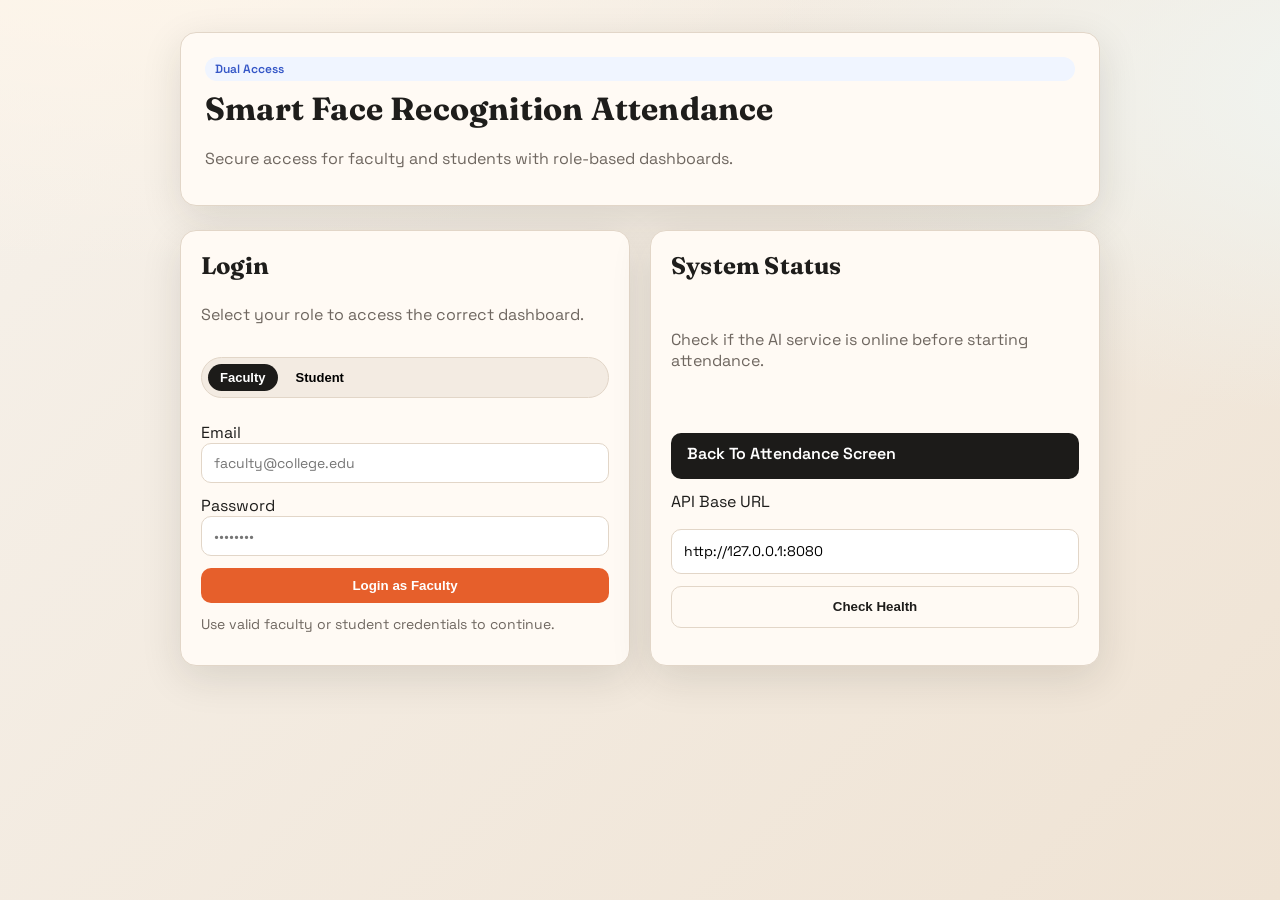
==== frontend/pages/dashboard.html @ 260bc655 "Initial smart attendance system implementation" ====
<!doctype html>
<html lang="en">
	<head>
		<meta charset="utf-8" />
		<meta name="viewport" content="width=device-width, initial-scale=1" />
		<title>Smart Attendance - Dashboard</title>
		<link rel="stylesheet" href="../css/style.css" />
		<link rel="stylesheet" href="../css/dashboard.css" />
	</head>
	<body>
		<div class="app">
			<aside class="sidebar">
				<div class="brand">
					<span>Smart Attendance</span>
					<strong>Faculty Console</strong>
				</div>
				<nav class="nav">
					<a class="active" href="dashboard.html">Dashboard</a>
					<a href="register-student.html">Register Student</a>
					<a href="mark-attendance.html">Mark Attendance</a>
					<a href="reports.html">Reports</a>
					<a href="login.html">Sign Out</a>
				</nav>
			</aside>
			<main class="main">
				<div class="topbar">
					<div>
						<h1>Faculty Dashboard</h1>
						<p class="muted">Only core controls required for student onboarding, attendance sessions, and reporting.</p>
					</div>
					<div class="status-pill" id="apiStatus">API: unknown</div>
				</div>

				<section class="stats">
					<div class="stat-card">
						<strong id="statStudents">0</strong>
						<span>Total Registered Students</span>
					</div>
					<div class="stat-card">
						<strong id="statToday">0</strong>
						<span>Attendance Marked Today</span>
					</div>
					<div class="stat-card">
						<strong id="statSession">Stopped</strong>
						<span>Live Session Status</span>
					</div>
					<div class="stat-card">
						<strong id="statRole">Faculty</strong>
						<span>Current Access Role</span>
					</div>
				</section>

				<section class="grid two" style="margin-top: 24px;">
					<div class="card">
						<h2>Operational Actions</h2>
						<p class="muted">Follow this order: Register student -> Start locked attendance session -> Review reports.</p>
						<div class="form-row" style="margin-top: 8px;">
							<a class="button" href="register-student.html">Register Student</a>
							<a class="button secondary" href="mark-attendance.html">Start Attendance Session</a>
							<a class="button ghost" href="reports.html">View Reports</a>
						</div>
					</div>
					<div class="card">
						<h2>Live Guidance</h2>
						<div class="chart">Use Mark Attendance page in locked mode so students only show face and cannot browse faculty pages.</div>
					</div>
				</section>

				<section class="grid two" style="margin-top: 24px;">
					<div class="card">
						<h2>Session Feed</h2>
						<div class="timeline" id="liveFeed">
							<div class="timeline-item">
								<strong>System ready</strong>
								<span class="muted">Waiting for faculty to start locked session.</span>
							</div>
						</div>
					</div>
					<div class="card">
						<h2>System Checks</h2>
						<p class="muted">Verify AI service and database connectivity.</p>
						<div class="form-row" style="margin-top: 10px;">
							<label>API Base URL</label>
							<input class="input" id="apiBase" />
							<button class="button ghost" id="checkHealth" type="button">Check Health</button>
							<div id="healthResult" class="muted"></div>
						</div>
					</div>
				</section>

				<section class="card" style="margin-top: 24px;">
					<h2>Registered Students By Section</h2>
					<div class="form-row two" style="margin-bottom: 8px;">
						<div>
							<label>Select Section</label>
							<select id="sectionFilter" class="input">
								<option value="">All Sections</option>
							</select>
						</div>
						<div style="display:flex; align-items:flex-end;">
							<button class="button ghost" id="refreshStudents" type="button">Refresh Table</button>
						</div>
					</div>
					<table class="table" id="studentsTable">
						<thead>
							<tr>
								<th>Student ID</th>
								<th>Roll Number</th>
								<th>Name</th>
								<th>Department</th>
								<th>Year</th>
								<th>Section</th>
							</tr>
						</thead>
						<tbody></tbody>
					</table>
					<p class="muted" id="studentsTableMeta">Loading students...</p>
				</section>

				<section class="card" style="margin-top: 24px;">
					<h2>Today's Attendance (Faculty View)</h2>
					<div class="form-row two" style="margin-bottom: 8px;">
						<div>
							<label>Filter by Course</label>
							<select class="input" id="courseFilter">
								<option value="">All Courses</option>
							</select>
						</div>
						<div style="display:flex; align-items:flex-end;">
							<button class="button ghost" id="refreshAttendance" type="button">Refresh Attendance</button>
						</div>
					</div>
					<table class="table" id="attendanceTable">
						<thead>
							<tr>
								<th>Section</th>
								<th>Roll Number</th>
								<th>Name</th>
								<th>Status</th>
								<th>Time</th>
							</tr>
						</thead>
						<tbody></tbody>
					</table>
					<p class="muted" id="attendanceTableMeta">Loading attendance...</p>
				</section>
			</main>
		</div>

		<script src="../js/utils.js"></script>
		<script src="../js/guard.js"></script>
		<script src="../js/api.js"></script>
		<script src="../js/dashboard.js"></script>
	</body>
</html>
---- frontend/css/style.css ----
@import url("https://fonts.googleapis.com/css2?family=Space+Grotesk:wght@300;400;500;600;700&family=Fraunces:opsz,wght@9..144,600;700&display=swap");

:root {
	--bg-1: #f6f1ea;
	--bg-2: #efe3d4;
	--ink: #1e1d1b;
	--muted: #6f6760;
	--card: #fffaf4;
	--stroke: #e2d6c8;
	--accent: #e65f2b;
	--accent-2: #1f7a6f;
	--success: #2f9e44;
	--warning: #f08c00;
	--danger: #d9480f;
	--shadow: 0 12px 40px rgba(30, 29, 27, 0.12);
	--radius: 16px;
}

* {
	box-sizing: border-box;
}

body {
	margin: 0;
	font-family: "Space Grotesk", "Segoe UI", sans-serif;
	color: var(--ink);
	background:
		radial-gradient(1200px 600px at 10% -10%, #fff6ea 0%, transparent 60%),
		radial-gradient(1200px 600px at 110% 10%, #f0f5f2 0%, transparent 55%),
		linear-gradient(135deg, var(--bg-1), var(--bg-2));
	min-height: 100vh;
}

h1, h2, h3, h4 {
	font-family: "Fraunces", serif;
	margin: 0 0 12px 0;
	letter-spacing: 0.2px;
}

p {
	margin: 0 0 12px 0;
	color: var(--muted);
}

a {
	color: inherit;
	text-decoration: none;
}

.app {
	display: grid;
	grid-template-columns: 260px 1fr;
	min-height: 100vh;
}

.sidebar {
	background: #161412;
	color: #f7f1ea;
	padding: 28px 22px;
	position: sticky;
	top: 0;
	height: 100vh;
}

.brand {
	display: grid;
	gap: 6px;
	margin-bottom: 28px;
}

.brand span {
	font-size: 14px;
	letter-spacing: 1.6px;
	text-transform: uppercase;
	color: #f1d7c3;
}

.brand strong {
	font-family: "Fraunces", serif;
	font-size: 22px;
}

.nav {
	display: grid;
	gap: 10px;
}

.nav a {
	padding: 10px 14px;
	border-radius: 12px;
	display: flex;
	justify-content: space-between;
	align-items: center;
	background: rgba(255, 255, 255, 0.06);
	color: #f7f1ea;
	transition: transform 0.2s ease, background 0.2s ease;
}

.nav a:hover {
	transform: translateX(4px);
	background: rgba(255, 255, 255, 0.12);
}

.nav a.active {
	background: #f1d7c3;
	color: #1b1917;
}

.main {
	padding: 32px 40px 60px;
	animation: fadeSlide 0.6s ease;
}

.topbar {
	display: flex;
	align-items: center;
	justify-content: space-between;
	gap: 16px;
	margin-bottom: 24px;
}

.status-pill {
	padding: 6px 12px;
	border-radius: 999px;
	background: #e8f5ef;
	color: #2d6a4f;
	font-size: 12px;
	font-weight: 600;
}

.hero {
	background: var(--card);
	border: 1px solid var(--stroke);
	padding: 24px;
	border-radius: var(--radius);
	box-shadow: var(--shadow);
	display: grid;
	gap: 8px;
}

.grid {
	display: grid;
	gap: 20px;
}

.grid.two {
	grid-template-columns: repeat(2, minmax(0, 1fr));
}

.grid.three {
	grid-template-columns: repeat(3, minmax(0, 1fr));
}

.card {
	background: var(--card);
	border: 1px solid var(--stroke);
	border-radius: var(--radius);
	padding: 20px;
	box-shadow: var(--shadow);
	display: grid;
	gap: 12px;
}

.card h3 {
	font-size: 20px;
}

.card .muted {
	color: var(--muted);
	font-size: 14px;
}

.button {
	background: var(--accent);
	border: none;
	color: #fff;
	padding: 10px 16px;
	border-radius: 10px;
	font-weight: 600;
	cursor: pointer;
	transition: transform 0.2s ease, box-shadow 0.2s ease;
}

.button.secondary {
	background: #1c1b19;
}

.button.ghost {
	background: transparent;
	color: var(--ink);
	border: 1px solid var(--stroke);
}

.button:hover {
	transform: translateY(-1px);
	box-shadow: 0 6px 18px rgba(230, 95, 43, 0.28);
}

.input, select, textarea {
	width: 100%;
	padding: 10px 12px;
	border-radius: 10px;
	border: 1px solid var(--stroke);
	background: #fff;
	font-family: inherit;
	font-size: 14px;
}

.form-row {
	display: grid;
	gap: 12px;
}

.form-row.two {
	grid-template-columns: repeat(2, minmax(0, 1fr));
}

.badge {
	display: inline-flex;
	align-items: center;
	gap: 6px;
	padding: 4px 10px;
	border-radius: 999px;
	background: #f0f5ff;
	color: #3557c7;
	font-size: 12px;
	font-weight: 600;
}

.role-tabs {
	display: inline-flex;
	gap: 6px;
	padding: 6px;
	border-radius: 999px;
	background: #f3ebe2;
	border: 1px solid var(--stroke);
}

.role-tab {
	padding: 6px 12px;
	border-radius: 999px;
	font-size: 13px;
	font-weight: 600;
	cursor: pointer;
	background: transparent;
	border: none;
}

.role-tab.active {
	background: #1c1b19;
	color: #fff;
}

.panel {
	display: none;
}

.panel.active {
	display: grid;
}

.table {
	width: 100%;
	border-collapse: collapse;
	font-size: 14px;
}

.table th, .table td {
	padding: 10px 8px;
	border-bottom: 1px solid var(--stroke);
	text-align: left;
}

.video-wrap {
	border-radius: 16px;
	overflow: hidden;
	border: 1px solid var(--stroke);
	background: #111;
	aspect-ratio: 4 / 3;
	display: grid;
	place-items: center;
}

.video-wrap video {
	width: 100%;
	height: 100%;
	object-fit: cover;
}

.toast {
	position: fixed;
	right: 24px;
	bottom: 24px;
	background: #1c1b19;
	color: #fff;
	padding: 12px 16px;
	border-radius: 12px;
	box-shadow: var(--shadow);
	animation: floatIn 0.4s ease;
	z-index: 1000;
}

.toast.success { background: #1f7a6f; }
.toast.warning { background: #e67700; }
.toast.error { background: #c92a2a; }

@keyframes fadeSlide {
	from { opacity: 0; transform: translateY(10px); }
	to { opacity: 1; transform: translateY(0); }
}

@keyframes floatIn {
	from { opacity: 0; transform: translateY(12px); }
	to { opacity: 1; transform: translateY(0); }
}

@media (max-width: 980px) {
	.app { grid-template-columns: 1fr; }
	.sidebar { position: relative; height: auto; }
	.grid.two, .grid.three { grid-template-columns: 1fr; }
	.form-row.two { grid-template-columns: 1fr; }
}
---- frontend/css/dashboard.css ----
.stats {
	display: grid;
	gap: 16px;
	grid-template-columns: repeat(4, minmax(0, 1fr));
}

.stat-card {
	background: #fff7ee;
	border: 1px solid var(--stroke);
	border-radius: 16px;
	padding: 18px;
	display: grid;
	gap: 6px;
	box-shadow: var(--shadow);
}

.stat-card strong {
	font-size: 28px;
	font-weight: 700;
}

.stat-card span {
	color: var(--muted);
	font-size: 13px;
}

.timeline {
	display: grid;
	gap: 12px;
}

.timeline-item {
	display: grid;
	gap: 4px;
	padding: 12px;
	border-radius: 12px;
	background: #fff;
	border: 1px solid var(--stroke);
}

.chart {
	height: 220px;
	background: repeating-linear-gradient(
		120deg,
		#fff,
		#fff 12px,
		#f7efe6 12px,
		#f7efe6 24px
	);
	border-radius: 16px;
	border: 1px solid var(--stroke);
	display: grid;
	place-items: center;
	color: var(--muted);
	font-size: 14px;
}

@media (max-width: 980px) {
	.stats { grid-template-columns: repeat(2, minmax(0, 1fr)); }
}

@media (max-width: 640px) {
	.stats { grid-template-columns: 1fr; }
}
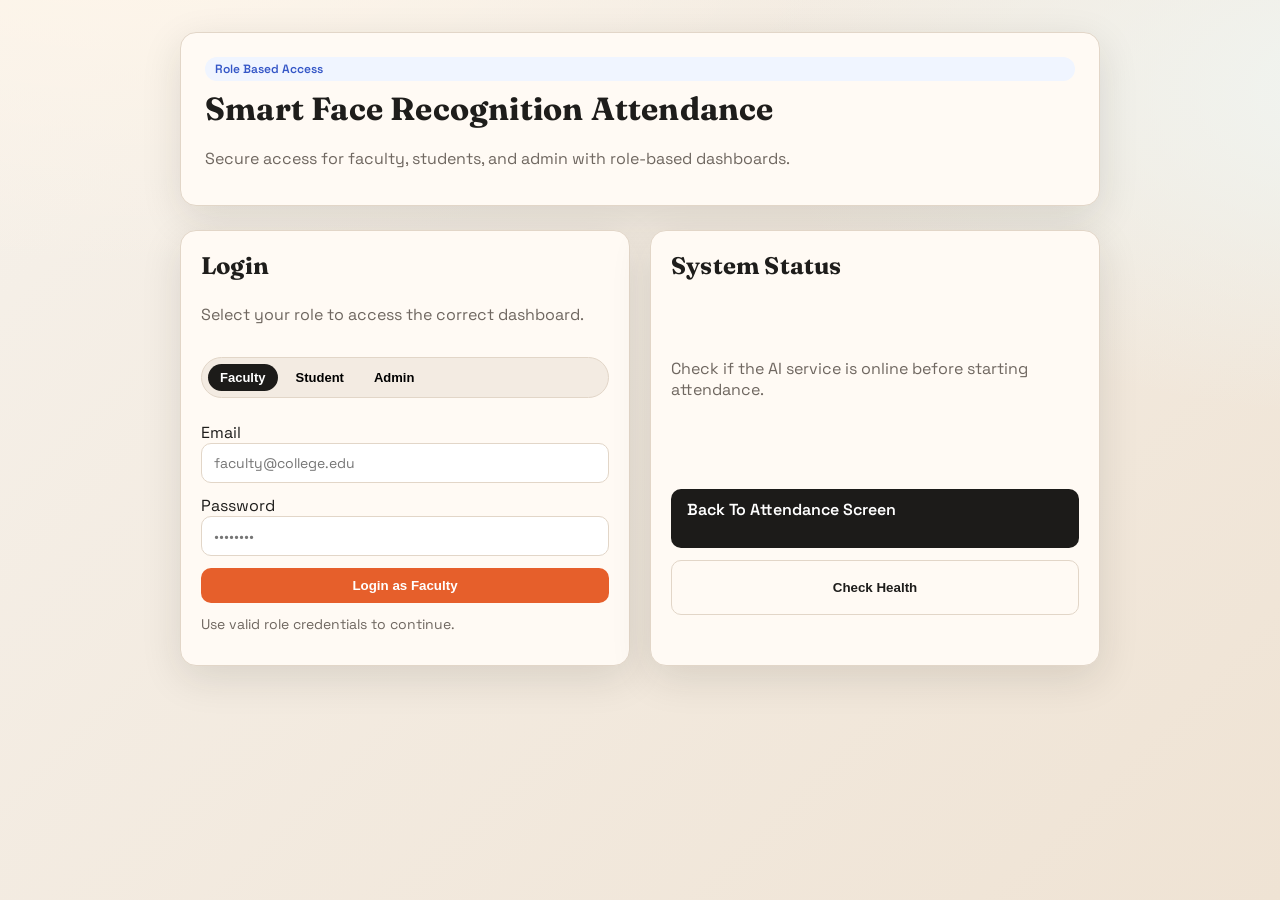
==== commit 3203c9f9: "update admin dashoard" ====
--- a/frontend/pages/dashboard.html
+++ b/frontend/pages/dashboard.html
@@ -80,8 +80,6 @@
 						<h2>System Checks</h2>
 						<p class="muted">Verify AI service and database connectivity.</p>
 						<div class="form-row" style="margin-top: 10px;">
-							<label>API Base URL</label>
-							<input class="input" id="apiBase" />
 							<button class="button ghost" id="checkHealth" type="button">Check Health</button>
 							<div id="healthResult" class="muted"></div>
 						</div>
